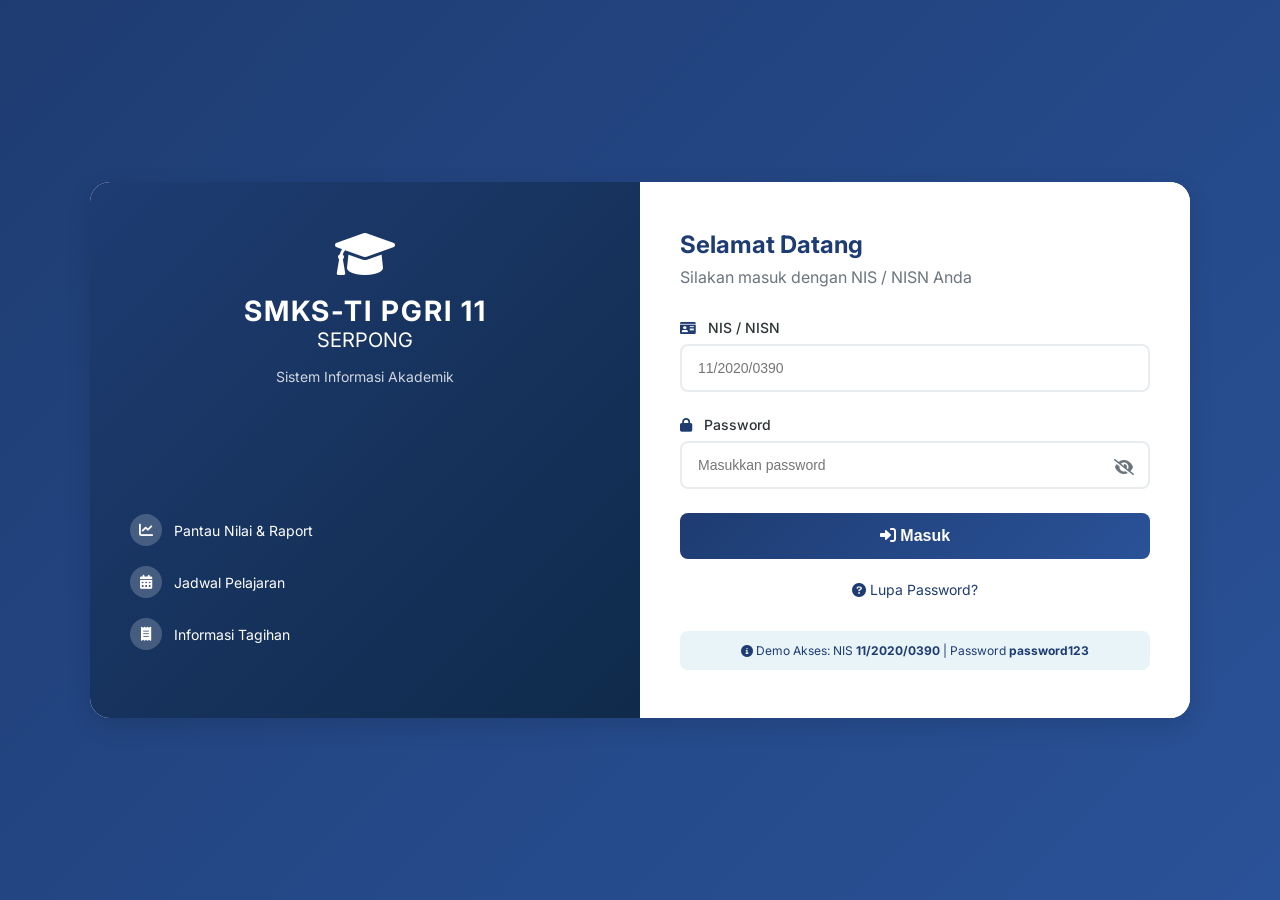
==== index.html @ 52143415 "refactor: pindah file ke root folder untuk URL yang lebih rapi" ====
<!DOCTYPE html>
<html lang="id">
<head>
    <meta charset="UTF-8">
    <meta name="viewport" content="width=device-width, initial-scale=1.0">
    <title>Hi-Fi - Login | SIAKAD SMK</title>
    <link rel="stylesheet" href="style.css">
    <link href="https://fonts.googleapis.com/css2?family=Inter:opsz,wght@14..32,300;14..32,400;14..32,500;14..32,600;14..32,700&display=swap" rel="stylesheet">
    <link rel="stylesheet" href="https://cdnjs.cloudflare.com/ajax/libs/font-awesome/6.0.0-beta3/css/all.min.css">
</head>
<body>
    <div class="hifi-login-container">
        <div class="hifi-login-grid">
            <div class="hifi-login-left">
                <div class="hifi-brand">
                    <i class="fas fa-graduation-cap"></i>
                    <h1>SMKS-TI PGRI 11</h1>
                    <h2>SERPONG</h2>
                    <p>Sistem Informasi Akademik<br></p>
                </div>
                <div class="hifi-features">
                    <div class="feature">
                        <i class="fas fa-chart-line"></i>
                        <span>Pantau Nilai & Raport</span>
                    </div>
                    <div class="feature">
                        <i class="fas fa-calendar-alt"></i>
                        <span>Jadwal Pelajaran</span>
                    </div>
                    <div class="feature">
                        <i class="fas fa-receipt"></i>
                        <span>Informasi Tagihan</span>
                    </div>
                </div>
            </div>
            <div class="hifi-login-right">
                <div class="hifi-login-card">
                    <h3>Selamat Datang</h3>
                    <p>Silakan masuk dengan NIS / NISN Anda</p>
                    
                    <form id="loginForm">
                        <div class="hifi-input-group">
                            <label><i class="fas fa-id-card"></i> NIS / NISN</label>
                            <input type="text" id="nis" placeholder="11/2020/0390" autocomplete="off">
                        </div>
                        <div class="hifi-input-group">
                            <label><i class="fas fa-lock"></i> Password</label>
                            <input type="password" id="password" placeholder="Masukkan password">
                            <i class="fas fa-eye-slash toggle-password"></i>
                        </div>
                        <button type="button" id="loginBtn" class="hifi-btn-login">
                            <i class="fas fa-sign-in-alt"></i> Masuk
                        </button>
                        <div class="hifi-links">
                            <a href="#"><i class="fas fa-question-circle"></i> Lupa Password?</a>
                        </div>
                    </form>
                    
                    <div class="hifi-demo-info">
                        <i class="fas fa-info-circle"></i>
                        <span>Demo Akses: NIS <strong>11/2020/0390</strong> | Password <strong>password123</strong></span>
                    </div>
                </div>
            </div>
        </div>
    </div>
    <script src="script.js"></script>
</body>
</html>
---- style.css ----
/* HI-FI STYLE - Premium Design for SMK */
:root {
    --primary: #1e3c72;
    --primary-dark: #0f2a4a;
    --primary-light: #2a5298;
    --secondary: #00b4d8;
    --accent: #f4a261;
    --success: #2ecc71;
    --warning: #f39c12;
    --danger: #e74c3c;
    --dark: #2d3436;
    --light: #f8f9fa;
    --gray: #6c757d;
    --border: #e9ecef;
    --shadow-sm: 0 2px 8px rgba(0,0,0,0.05);
    --shadow-md: 0 4px 12px rgba(0,0,0,0.08);
    --shadow-lg: 0 8px 24px rgba(0,0,0,0.12);
    --radius-sm: 8px;
    --radius-md: 12px;
    --radius-lg: 20px;
}

* {
    margin: 0;
    padding: 0;
    box-sizing: border-box;
}

body {
    font-family: 'Inter', sans-serif;
    background: #f0f2f5;
    color: var(--dark);
}

/* ========== LOGIN PAGE ========== */
.hifi-login-container {
    min-height: 100vh;
    background: linear-gradient(135deg, var(--primary) 0%, var(--primary-light) 100%);
    display: flex;
    align-items: center;
    justify-content: center;
    padding: 20px;
}

.hifi-login-grid {
    display: grid;
    grid-template-columns: 1fr 1fr;
    max-width: 1100px;
    width: 100%;
    background: white;
    border-radius: var(--radius-lg);
    overflow: hidden;
    box-shadow: var(--shadow-lg);
}

.hifi-login-left {
    background: linear-gradient(135deg, var(--primary) 0%, var(--primary-dark) 100%);
    padding: 48px 40px;
    color: white;
    display: flex;
    flex-direction: column;
    justify-content: space-between;
}

.hifi-brand {
    text-align: center;
}

.hifi-brand i {
    font-size: 48px;
    margin-bottom: 16px;
}

.hifi-brand h1 {
    font-size: 28px;
    letter-spacing: 2px;
}

.hifi-brand h2 {
    font-size: 20px;
    font-weight: 400;
    margin-bottom: 16px;
}

.hifi-brand p {
    font-size: 14px;
    opacity: 0.8;
}

.hifi-features {
    margin-top: 48px;
}

.feature {
    display: flex;
    align-items: center;
    gap: 12px;
    margin-bottom: 20px;
    font-size: 14px;
}

.feature i {
    width: 32px;
    height: 32px;
    background: rgba(255,255,255,0.2);
    border-radius: 50%;
    display: flex;
    align-items: center;
    justify-content: center;
    font-size: 14px;
}

.hifi-login-right {
    padding: 48px 40px;
    background: white;
}

.hifi-login-card h3 {
    font-size: 24px;
    color: var(--primary);
    margin-bottom: 8px;
}

.hifi-login-card p {
    color: var(--gray);
    margin-bottom: 32px;
}

.hifi-input-group {
    margin-bottom: 24px;
    position: relative;
}

.hifi-input-group label {
    display: block;
    margin-bottom: 8px;
    font-weight: 500;
    color: var(--dark);
    font-size: 14px;
}

.hifi-input-group label i {
    margin-right: 8px;
    color: var(--primary);
}

.hifi-input-group input {
    width: 100%;
    padding: 14px 16px;
    border: 2px solid var(--border);
    border-radius: var(--radius-sm);
    font-size: 14px;
    transition: all 0.3s;
}

.hifi-input-group input:focus {
    outline: none;
    border-color: var(--primary);
    box-shadow: 0 0 0 3px rgba(30,60,114,0.1);
}

.toggle-password {
    position: absolute;
    right: 16px;
    bottom: 14px;
    color: var(--gray);
    cursor: pointer;
}

.hifi-btn-login {
    width: 100%;
    padding: 14px;
    background: linear-gradient(135deg, var(--primary), var(--primary-light));
    color: white;
    border: none;
    border-radius: var(--radius-sm);
    font-size: 16px;
    font-weight: 600;
    cursor: pointer;
    transition: all 0.3s;
}

.hifi-btn-login:hover {
    transform: translateY(-2px);
    box-shadow: var(--shadow-md);
}

.hifi-links {
    text-align: center;
    margin-top: 20px;
}

.hifi-links a {
    color: var(--primary);
    text-decoration: none;
    font-size: 14px;
}

.hifi-demo-info {
    margin-top: 32px;
    padding: 12px;
    background: #e8f4f8;
    border-radius: var(--radius-sm);
    font-size: 12px;
    text-align: center;
    color: var(--primary);
}

/* ========== DASHBOARD ========== */
.hifi-dashboard {
    display: flex;
    min-height: 100vh;
}

/* Sidebar */
.hifi-sidebar {
    width: 280px;
    background: white;
    box-shadow: var(--shadow-md);
    display: flex;
    flex-direction: column;
    position: fixed;
    height: 100vh;
    overflow-y: auto;
}

.sidebar-header {
    padding: 28px 24px;
    text-align: center;
    border-bottom: 1px solid var(--border);
}

.sidebar-header i {
    font-size: 40px;
    color: var(--primary);
}

.sidebar-header h3 {
    margin-top: 12px;
    font-size: 18px;
}

.sidebar-header p {
    font-size: 12px;
    color: var(--gray);
}

.sidebar-nav {
    flex: 1;
    padding: 24px 16px;
}

.nav-item {
    display: flex;
    align-items: center;
    gap: 12px;
    padding: 12px 16px;
    border-radius: var(--radius-sm);
    cursor: pointer;
    color: var(--gray);
    transition: all 0.3s;
    margin-bottom: 4px;
}

.nav-item i {
    width: 20px;
    font-size: 18px;
}

.nav-item:hover {
    background: #f0f4f8;
    color: var(--primary);
}

.nav-item.active {
    background: linear-gradient(135deg, var(--primary), var(--primary-light));
    color: white;
}

.sidebar-footer {
    padding: 20px 16px;
    border-top: 1px solid var(--border);
}

.user-info-mini {
    display: flex;
    align-items: center;
    gap: 12px;
    padding: 8px 0;
    margin-bottom: 12px;
}

.user-info-mini i {
    font-size: 32px;
    color: var(--primary);
}

.logout-btn {
    width: 100%;
    padding: 10px;
    background: #fee2e2;
    color: var(--danger);
    border: none;
    border-radius: var(--radius-sm);
    cursor: pointer;
    font-weight: 500;
    transition: all 0.3s;
}

.logout-btn:hover {
    background: #fecaca;
}

/* Main Content */
.hifi-main {
    flex: 1;
    margin-left: 280px;
}

.hifi-header {
    background: white;
    padding: 16px 32px;
    display: flex;
    justify-content: space-between;
    align-items: center;
    box-shadow: var(--shadow-sm);
    position: sticky;
    top: 0;
    z-index: 100;
}

.header-search {
    display: flex;
    align-items: center;
    gap: 12px;
    background: var(--light);
    padding: 8px 16px;
    border-radius: 40px;
    width: 300px;
}

.header-search i {
    color: var(--gray);
}

.header-search input {
    border: none;
    background: none;
    outline: none;
    flex: 1;
    font-size: 14px;
}

.header-right {
    display: flex;
    align-items: center;
    gap: 24px;
}

.notification {
    position: relative;
    cursor: pointer;
}

.notification i {
    font-size: 20px;
    color: var(--gray);
}

.notification .badge {
    position: absolute;
    top: -8px;
    right: -8px;
    background: var(--danger);
    color: white;
    font-size: 10px;
    padding: 2px 6px;
    border-radius: 10px;
}

.user-profile {
    display: flex;
    align-items: center;
    gap: 12px;
    cursor: pointer;
}

.user-profile img {
    width: 40px;
    height: 40px;
    border-radius: 50%;
    object-fit: cover;
}

.user-info {
    display: flex;
    flex-direction: column;
}

.user-name {
    font-weight: 600;
    font-size: 14px;
}

.user-role {
    font-size: 11px;
    color: var(--gray);
}

/* Content */
.hifi-content {
    padding: 32px;
    min-height: calc(100vh - 73px);
}

.loading-spinner {
    text-align: center;
    padding: 60px;
    color: var(--gray);
}

/* Cards */
.card-premium {
    background: white;
    border-radius: var(--radius-md);
    padding: 24px;
    margin-bottom: 24px;
    box-shadow: var(--shadow-sm);
    transition: transform 0.2s, box-shadow 0.2s;
}

.card-premium:hover {
    box-shadow: var(--shadow-md);
}

.stats-grid {
    display: grid;
    grid-template-columns: repeat(auto-fit, minmax(280px, 1fr));
    gap: 24px;
    margin-bottom: 24px;
}

.stat-card {
    background: white;
    border-radius: var(--radius-md);
    padding: 20px;
    display: flex;
    align-items: center;
    gap: 16px;
    box-shadow: var(--shadow-sm);
}

.stat-icon {
    width: 60px;
    height: 60px;
    background: linear-gradient(135deg, var(--primary), var(--primary-light));
    border-radius: var(--radius-md);
    display: flex;
    align-items: center;
    justify-content: center;
}

.stat-icon i {
    font-size: 28px;
    color: white;
}

.stat-info h4 {
    font-size: 13px;
    color: var(--gray);
    margin-bottom: 4px;
}

.stat-value {
    font-size: 28px;
    font-weight: 700;
    color: var(--primary);
}

.stat-label {
    font-size: 12px;
    color: var(--gray);
}

.table-premium {
    width: 100%;
    border-collapse: collapse;
}

.table-premium th,
.table-premium td {
    padding: 14px 12px;
    text-align: left;
    border-bottom: 1px solid var(--border);
}

.table-premium th {
    background: var(--light);
    font-weight: 600;
    color: var(--primary);
}

.badge-success {
    background: #d1fae5;
    color: #065f46;
    padding: 4px 12px;
    border-radius: 20px;
    font-size: 12px;
    display: inline-block;
}

.badge-warning {
    background: #fed7aa;
    color: #9a3412;
    padding: 4px 12px;
    border-radius: 20px;
    font-size: 12px;
    display: inline-block;
}

.badge-primary {
    background: #dbeafe;
    color: var(--primary);
    padding: 4px 12px;
    border-radius: 20px;
    font-size: 12px;
}

.btn-primary {
    background: linear-gradient(135deg, var(--primary), var(--primary-light));
    color: white;
    border: none;
    padding: 10px 24px;
    border-radius: var(--radius-sm);
    cursor: pointer;
    font-weight: 500;
    transition: all 0.3s;
}

.btn-primary:hover {
    transform: translateY(-2px);
    box-shadow: var(--shadow-sm);
}

.progress-bar {
    background: #e5e7eb;
    border-radius: 10px;
    overflow: hidden;
    height: 8px;
}

.progress-fill {
    background: var(--success);
    height: 100%;
    border-radius: 10px;
    transition: width 0.5s;
}

/* Responsive */
@media (max-width: 768px) {
    .hifi-sidebar {
        width: 80px;
    }
    .sidebar-header h3, .sidebar-header p, .nav-item span, .user-info-mini span, .logout-btn span {
        display: none;
    }
    .hifi-main {
        margin-left: 80px;
    }
    .hifi-login-grid {
        grid-template-columns: 1fr;
    }
    .hifi-login-left {
        display: none;
    }
}
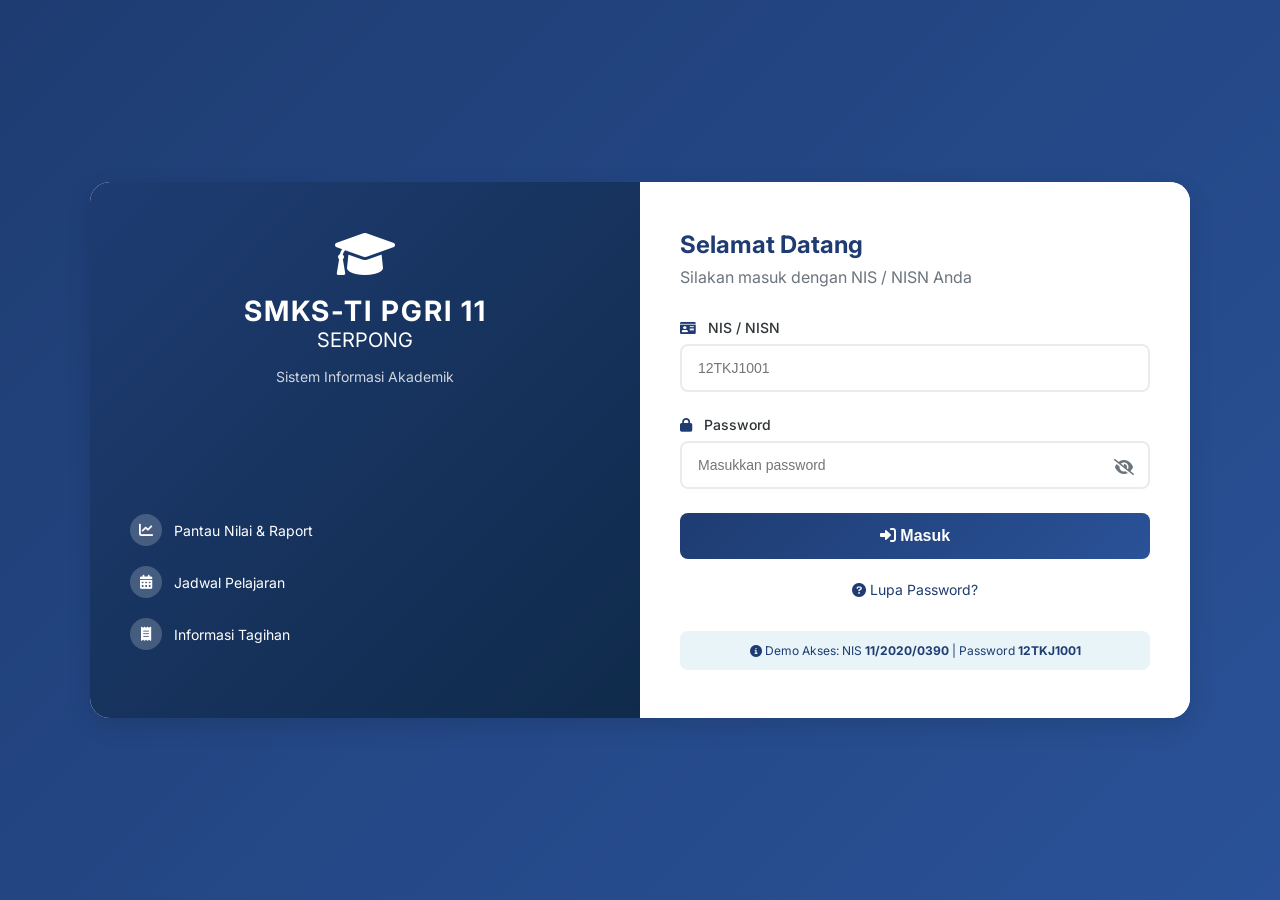
==== commit 68a50164: "fix: update demo credentials" ====
--- a/index.html
+++ b/index.html
@@ -41,7 +41,7 @@
                     <form id="loginForm">
                         <div class="hifi-input-group">
                             <label><i class="fas fa-id-card"></i> NIS / NISN</label>
-                            <input type="text" id="nis" placeholder="11/2020/0390" autocomplete="off">
+                            <input type="text" id="nis" placeholder="12TKJ1001" autocomplete="off">
                         </div>
                         <div class="hifi-input-group">
                             <label><i class="fas fa-lock"></i> Password</label>
@@ -58,7 +58,7 @@
                     
                     <div class="hifi-demo-info">
                         <i class="fas fa-info-circle"></i>
-                        <span>Demo Akses: NIS <strong>11/2020/0390</strong> | Password <strong>password123</strong></span>
+                        <span>Demo Akses: NIS <strong>11/2020/0390</strong> | Password <strong>12TKJ1001</strong></span>
                     </div>
                 </div>
             </div>
--- a/style.css
+++ b/style.css
@@ -327,6 +327,7 @@
     position: sticky;
     top: 0;
     z-index: 100;
+    overflow: visible;
 }
 
 .header-search {
@@ -573,4 +574,205 @@
     .hifi-login-left {
         display: none;
     }
+}
+
+/* ========== NOTIFICATION DROPDOWN ========== */
+.notification {
+  position: relative;
+}
+
+.notif-dropdown {
+  display: none;
+  position: fixed;
+  top: 72px;
+  right: 32px;
+  width: 360px;
+  background: white;
+  border-radius: var(--radius-md);
+  box-shadow: var(--shadow-lg);
+  z-index: 9999;
+  overflow: hidden;
+}
+
+.notif-dropdown.show {
+  display: block;
+}
+
+.notif-header {
+  padding: 16px 20px;
+  background: linear-gradient(135deg, var(--primary), var(--primary-light));
+  color: white;
+  display: flex;
+  justify-content: space-between;
+  align-items: center;
+}
+
+.notif-header h4 {
+  font-size: 14px;
+  font-weight: 600;
+}
+
+.notif-header span {
+  font-size: 12px;
+  opacity: 0.8;
+}
+
+.notif-list {
+  max-height: 400px;
+  overflow-y: auto;
+}
+
+.notif-item {
+  display: flex;
+  align-items: flex-start;
+  gap: 12px;
+  padding: 14px 20px;
+  border-bottom: 1px solid var(--border);
+  cursor: pointer;
+  transition: background 0.2s;
+}
+
+.notif-item:hover {
+  background: var(--light);
+}
+
+.notif-item:last-child {
+  border-bottom: none;
+}
+
+.notif-item-icon {
+  width: 36px;
+  height: 36px;
+  border-radius: 50%;
+  display: flex;
+  align-items: center;
+  justify-content: center;
+  flex-shrink: 0;
+  font-size: 14px;
+  color: white;
+}
+
+.notif-item-content {
+  flex: 1;
+}
+
+.notif-item-title {
+  font-size: 13px;
+  font-weight: 600;
+  color: var(--dark);
+  margin-bottom: 3px;
+}
+
+.notif-item-msg {
+  font-size: 12px;
+  color: var(--gray);
+  line-height: 1.4;
+}
+
+.notif-empty {
+  padding: 32px;
+  text-align: center;
+  color: var(--gray);
+  font-size: 13px;
+}
+
+.notif-empty i {
+  font-size: 32px;
+  margin-bottom: 8px;
+  display: block;
+  opacity: 0.4;
+}
+
+/* ========== SEARCH DROPDOWN ========== */
+.search-dropdown {
+  display: none;
+  position: fixed;
+  top: 72px;
+  left: 295px;
+  width: 400px;
+  background: white;
+  border-radius: var(--radius-md);
+  box-shadow: var(--shadow-lg);
+  z-index: 9999;
+  overflow: hidden;
+  max-height: 480px;
+  overflow-y: auto;
+}
+
+.search-dropdown.show {
+  display: block;
+}
+
+.search-category {
+  padding: 8px 16px;
+  background: var(--light);
+  font-size: 11px;
+  font-weight: 600;
+  color: var(--gray);
+  text-transform: uppercase;
+  letter-spacing: 1px;
+}
+
+.search-item {
+  display: flex;
+  align-items: center;
+  gap: 12px;
+  padding: 12px 16px;
+  cursor: pointer;
+  border-bottom: 1px solid var(--border);
+  transition: background 0.2s;
+}
+
+.search-item:hover {
+  background: var(--light);
+}
+
+.search-item:last-child {
+  border-bottom: none;
+}
+
+.search-item-icon {
+  width: 34px;
+  height: 34px;
+  border-radius: 8px;
+  display: flex;
+  align-items: center;
+  justify-content: center;
+  flex-shrink: 0;
+  font-size: 13px;
+  color: white;
+}
+
+.search-item-content {
+  flex: 1;
+  min-width: 0;
+}
+
+.search-item-title {
+  font-size: 13px;
+  font-weight: 600;
+  color: var(--dark);
+  white-space: nowrap;
+  overflow: hidden;
+  text-overflow: ellipsis;
+}
+
+.search-item-subtitle {
+  font-size: 11px;
+  color: var(--gray);
+  margin-top: 2px;
+}
+
+.search-empty {
+  padding: 24px;
+  text-align: center;
+  color: var(--gray);
+  font-size: 13px;
+}
+
+.search-loading {
+  padding: 16px;
+  text-align: center;
+  color: var(--gray);
+  font-size: 13px;
 }
